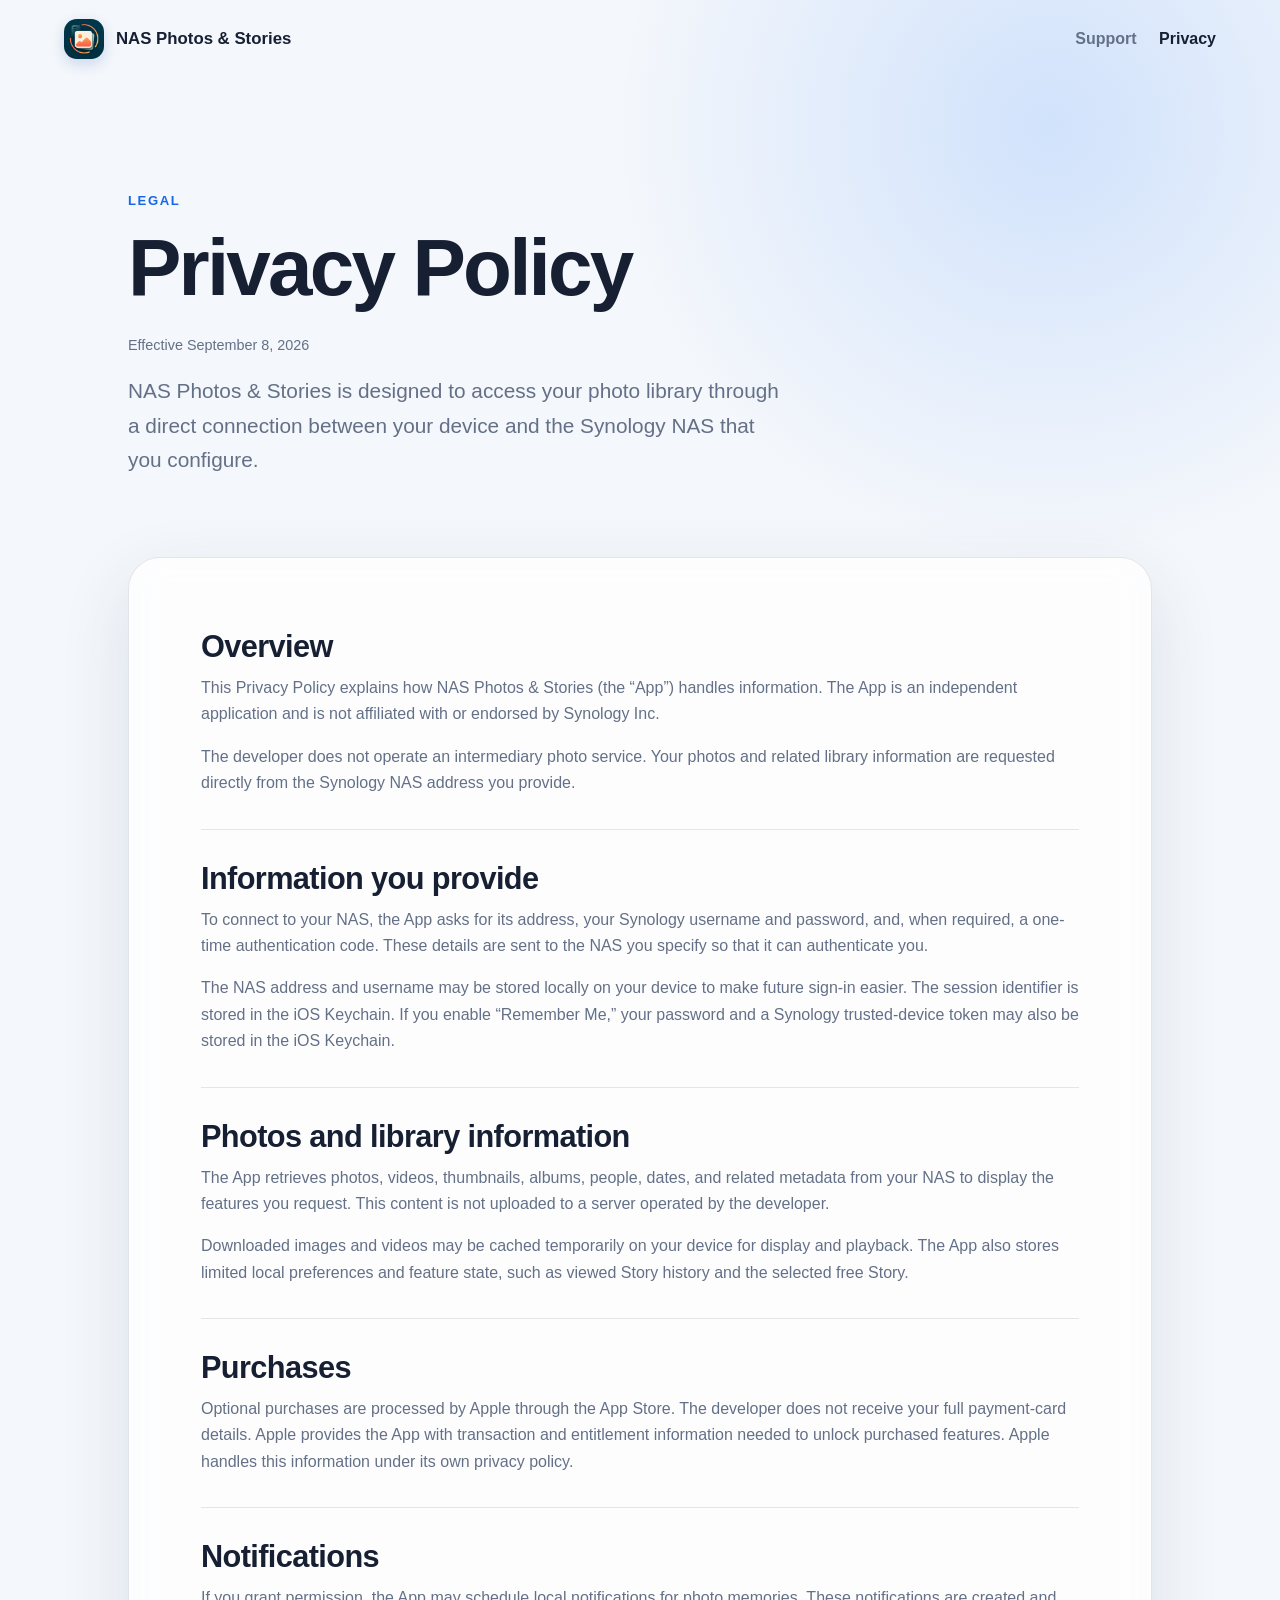
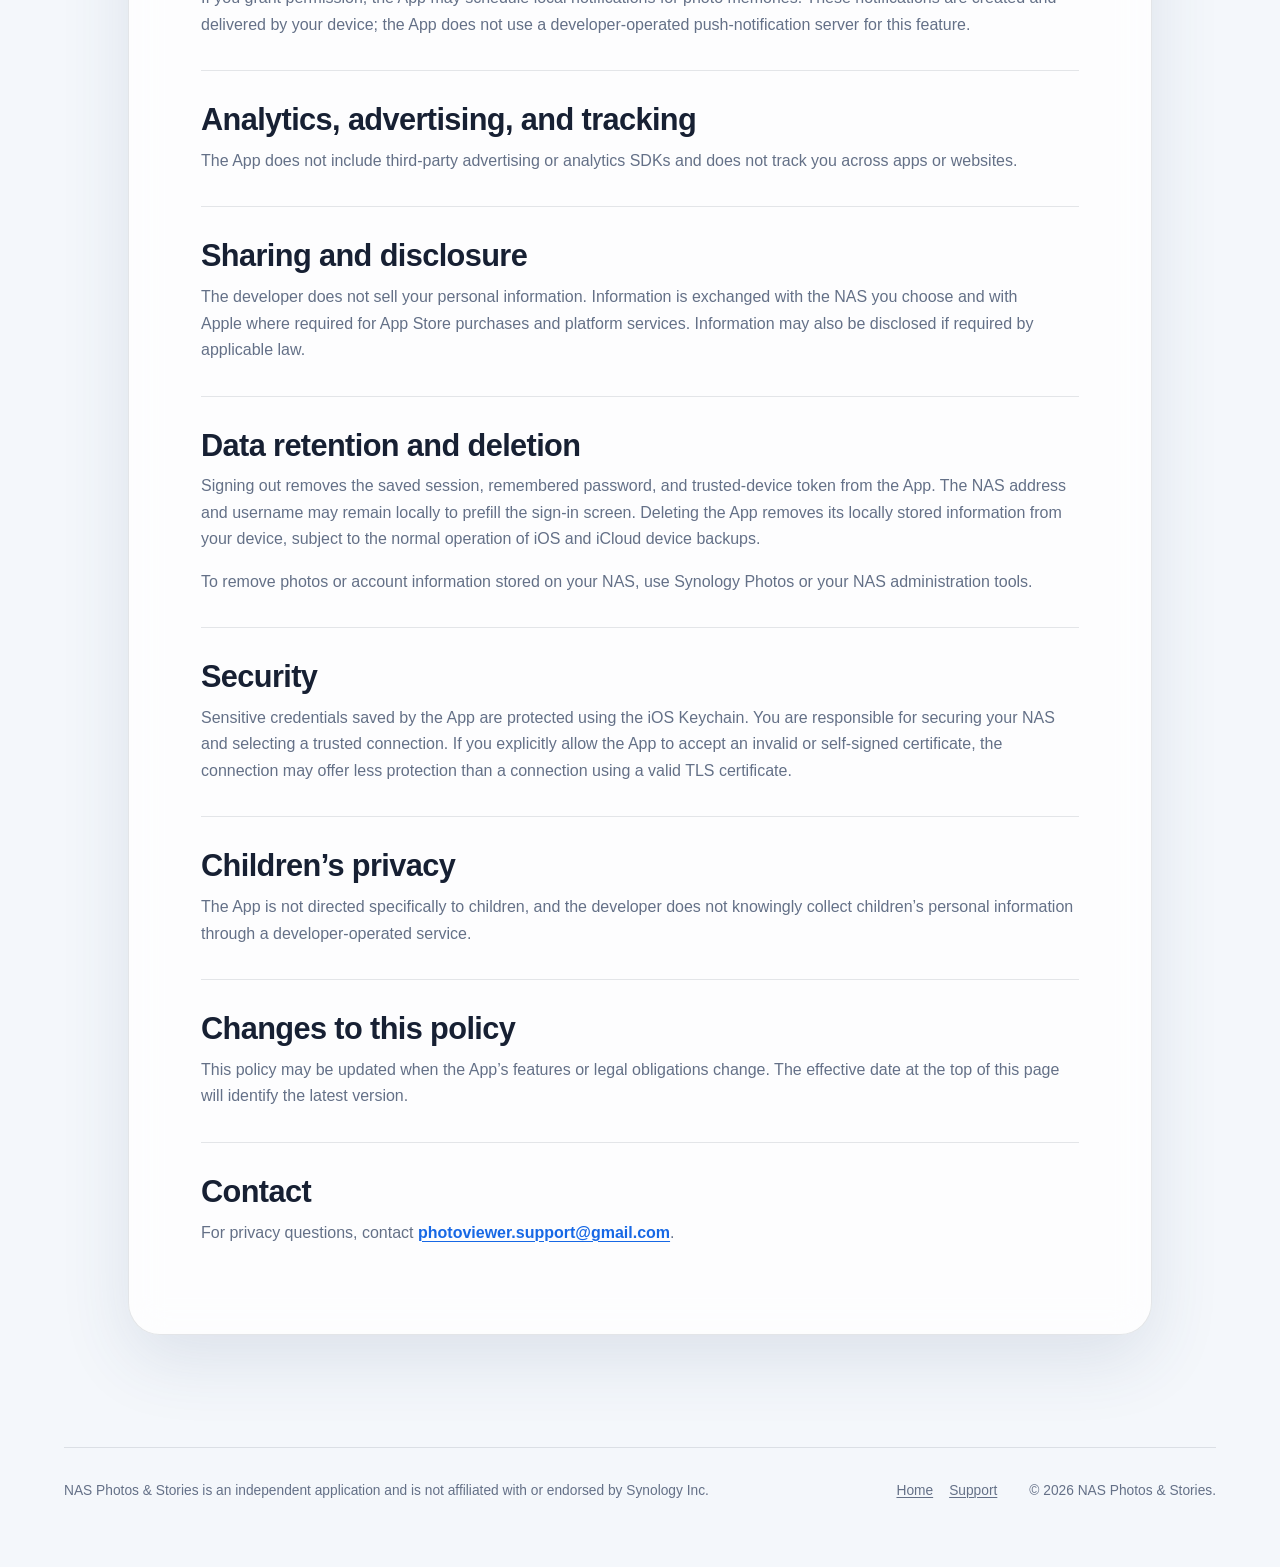
==== privacy.html @ 528f5d8b "change name" ====
<!doctype html>
<html lang="en">
<head>
  <meta charset="utf-8">
  <meta name="viewport" content="width=device-width, initial-scale=1">
  <meta name="description" content="Privacy Policy for NAS Photos &amp; Stories.">
  <meta name="color-scheme" content="light dark">
  <title>Privacy Policy — NAS Photos &amp; Stories</title>
  <link rel="icon" href="assets/app-icon.png">
  <link rel="stylesheet" href="styles.css">
</head>
<body>
  <a class="skip-link" href="#main">Skip to content</a>

  <header class="site-header">
    <a class="brand" href="index.html" aria-label="NAS Photos &amp; Stories home">
      <img src="assets/app-icon.png" width="40" height="40" alt="">
      <span>NAS Photos &amp; Stories</span>
    </a>
    <nav aria-label="Main navigation">
      <a href="support.html">Support</a>
      <a href="privacy.html" aria-current="page">Privacy</a>
    </nav>
  </header>

  <main id="main" class="document-page">
    <header class="document-header">
      <p class="eyebrow">Legal</p>
      <h1>Privacy Policy</h1>
      <p class="updated">Effective September 8, 2026</p>
      <p class="intro">NAS Photos &amp; Stories is designed to access your photo library through a direct connection between your device and the Synology NAS that you configure.</p>
    </header>

    <article class="document-content">
      <section>
        <h2>Overview</h2>
        <p>This Privacy Policy explains how NAS Photos &amp; Stories (the “App”) handles information. The App is an independent application and is not affiliated with or endorsed by Synology Inc.</p>
        <p>The developer does not operate an intermediary photo service. Your photos and related library information are requested directly from the Synology NAS address you provide.</p>
      </section>

      <section>
        <h2>Information you provide</h2>
        <p>To connect to your NAS, the App asks for its address, your Synology username and password, and, when required, a one-time authentication code. These details are sent to the NAS you specify so that it can authenticate you.</p>
        <p>The NAS address and username may be stored locally on your device to make future sign-in easier. The session identifier is stored in the iOS Keychain. If you enable “Remember Me,” your password and a Synology trusted-device token may also be stored in the iOS Keychain.</p>
      </section>

      <section>
        <h2>Photos and library information</h2>
        <p>The App retrieves photos, videos, thumbnails, albums, people, dates, and related metadata from your NAS to display the features you request. This content is not uploaded to a server operated by the developer.</p>
        <p>Downloaded images and videos may be cached temporarily on your device for display and playback. The App also stores limited local preferences and feature state, such as viewed Story history and the selected free Story.</p>
      </section>

      <section>
        <h2>Purchases</h2>
        <p>Optional purchases are processed by Apple through the App Store. The developer does not receive your full payment-card details. Apple provides the App with transaction and entitlement information needed to unlock purchased features. Apple handles this information under its own privacy policy.</p>
      </section>

      <section>
        <h2>Notifications</h2>
        <p>If you grant permission, the App may schedule local notifications for photo memories. These notifications are created and delivered by your device; the App does not use a developer-operated push-notification server for this feature.</p>
      </section>

      <section>
        <h2>Analytics, advertising, and tracking</h2>
        <p>The App does not include third-party advertising or analytics SDKs and does not track you across apps or websites.</p>
      </section>

      <section>
        <h2>Sharing and disclosure</h2>
        <p>The developer does not sell your personal information. Information is exchanged with the NAS you choose and with Apple where required for App Store purchases and platform services. Information may also be disclosed if required by applicable law.</p>
      </section>

      <section>
        <h2>Data retention and deletion</h2>
        <p>Signing out removes the saved session, remembered password, and trusted-device token from the App. The NAS address and username may remain locally to prefill the sign-in screen. Deleting the App removes its locally stored information from your device, subject to the normal operation of iOS and iCloud device backups.</p>
        <p>To remove photos or account information stored on your NAS, use Synology Photos or your NAS administration tools.</p>
      </section>

      <section>
        <h2>Security</h2>
        <p>Sensitive credentials saved by the App are protected using the iOS Keychain. You are responsible for securing your NAS and selecting a trusted connection. If you explicitly allow the App to accept an invalid or self-signed certificate, the connection may offer less protection than a connection using a valid TLS certificate.</p>
      </section>

      <section>
        <h2>Children’s privacy</h2>
        <p>The App is not directed specifically to children, and the developer does not knowingly collect children’s personal information through a developer-operated service.</p>
      </section>

      <section>
        <h2>Changes to this policy</h2>
        <p>This policy may be updated when the App’s features or legal obligations change. The effective date at the top of this page will identify the latest version.</p>
      </section>

      <section>
        <h2>Contact</h2>
        <p>For privacy questions, contact <a href="mailto:photoviewer.support@gmail.com">photoviewer.support@gmail.com</a>.</p>
      </section>
    </article>
  </main>

  <footer>
    <p>NAS Photos &amp; Stories is an independent application and is not affiliated with or endorsed by Synology Inc.</p>
    <div class="footer-links">
      <a href="index.html">Home</a>
      <a href="support.html">Support</a>
    </div>
    <p>&copy; 2026 NAS Photos &amp; Stories.</p>
  </footer>
</body>
</html>
---- styles.css ----
:root {
  color-scheme: light dark;
  --page: #f4f7fb;
  --surface: rgba(255, 255, 255, 0.78);
  --surface-solid: #ffffff;
  --ink: #172033;
  --muted: #647087;
  --line: rgba(23, 32, 51, 0.11);
  --accent: #1768e5;
  --accent-strong: #0c4eb8;
  --accent-soft: #e2edff;
  --shadow: 0 24px 70px rgba(47, 72, 117, 0.12);
  --radius-large: 2rem;
  --radius-medium: 1.25rem;
  font-family: -apple-system, BlinkMacSystemFont, "SF Pro Text", "Helvetica Neue", sans-serif;
  font-synthesis: none;
}

* {
  box-sizing: border-box;
}

html {
  scroll-behavior: smooth;
}

body {
  min-width: 20rem;
  margin: 0;
  color: var(--ink);
  background:
    radial-gradient(circle at 82% 4%, rgba(68, 142, 255, 0.2), transparent 27rem),
    var(--page);
  font-size: 1rem;
  line-height: 1.65;
}

a {
  color: var(--accent);
  text-decoration-thickness: 0.08em;
  text-underline-offset: 0.18em;
}

a:hover {
  color: var(--accent-strong);
}

a:focus-visible {
  outline: 3px solid var(--accent);
  outline-offset: 4px;
  border-radius: 0.35rem;
}

.skip-link {
  position: fixed;
  top: 1rem;
  left: 1rem;
  z-index: 10;
  padding: 0.65rem 0.9rem;
  color: white;
  background: var(--accent-strong);
  transform: translateY(-160%);
}

.skip-link:focus {
  transform: translateY(0);
}

.site-header,
main,
footer {
  width: min(72rem, calc(100% - 2rem));
  margin-inline: auto;
}

.site-header {
  display: flex;
  align-items: center;
  justify-content: space-between;
  padding-block: 1.2rem;
}

.brand {
  display: inline-flex;
  align-items: center;
  gap: 0.75rem;
  color: var(--ink);
  font-size: 1.05rem;
  font-weight: 700;
  text-decoration: none;
}

.brand img {
  display: block;
  border-radius: 0.8rem;
  box-shadow: 0 5px 14px rgba(38, 91, 176, 0.2);
}

nav {
  display: flex;
  gap: 1.4rem;
}

nav a {
  color: var(--muted);
  font-weight: 600;
  text-decoration: none;
}

nav a:hover,
nav a[aria-current="page"] {
  color: var(--ink);
}

.hero {
  display: grid;
  grid-template-columns: minmax(0, 1.4fr) minmax(14rem, 0.6fr);
  align-items: center;
  gap: clamp(2rem, 7vw, 6rem);
  min-height: min(45rem, calc(100vh - 5rem));
  padding-block: clamp(4rem, 11vw, 9rem);
}

.hero-copy {
  max-width: 48rem;
}

.eyebrow {
  margin: 0 0 0.75rem;
  color: var(--accent);
  font-size: 0.82rem;
  font-weight: 750;
  letter-spacing: 0.12em;
  text-transform: uppercase;
}

h1,
h2,
p {
  text-wrap: pretty;
}

h1,
h2 {
  margin-top: 0;
  line-height: 1.1;
  letter-spacing: -0.035em;
}

h1 {
  max-width: 14ch;
  margin-bottom: 1.4rem;
  font-size: clamp(2.8rem, 7vw, 5.8rem);
}

h2 {
  margin-bottom: 0.7rem;
  font-size: clamp(1.35rem, 2.4vw, 2rem);
}

p {
  margin-block: 0 1rem;
}

.intro {
  max-width: 43rem;
  color: var(--muted);
  font-size: clamp(1.1rem, 2vw, 1.3rem);
}

.hero-actions {
  display: flex;
  flex-wrap: wrap;
  gap: 0.8rem;
  margin-top: 2rem;
}

.button {
  display: inline-flex;
  align-items: center;
  justify-content: center;
  min-height: 3rem;
  padding: 0.7rem 1.1rem;
  border: 1px solid transparent;
  border-radius: 999px;
  font-weight: 700;
  text-decoration: none;
}

.button.primary {
  color: white;
  background: var(--accent);
  box-shadow: 0 10px 25px rgba(23, 104, 229, 0.24);
}

.button.primary:hover {
  color: white;
  background: var(--accent-strong);
}

.button.secondary {
  color: var(--ink);
  border-color: var(--line);
  background: var(--surface);
}

.app-mark {
  display: grid;
  place-items: center;
  aspect-ratio: 1;
}

.app-mark img {
  display: block;
  width: min(100%, 13.75rem);
  height: auto;
  border-radius: 26%;
  box-shadow: var(--shadow);
}

.feature-grid {
  display: grid;
  grid-template-columns: repeat(3, minmax(0, 1fr));
  gap: 1rem;
  margin-bottom: 1rem;
}

.feature-card,
.support-card,
.privacy-callout,
.contact-card,
.document-content {
  border: 1px solid var(--line);
  background: var(--surface);
  box-shadow: var(--shadow);
  backdrop-filter: blur(18px);
  -webkit-backdrop-filter: blur(18px);
}

.feature-card,
.support-card {
  padding: clamp(1.35rem, 3vw, 2rem);
  border-radius: var(--radius-medium);
}

.feature-number {
  display: block;
  margin-bottom: 2.5rem;
  color: var(--accent);
  font-size: 0.8rem;
  font-weight: 800;
  letter-spacing: 0.12em;
}

.feature-card p,
.support-card p,
.privacy-callout > p,
.contact-card > div:last-child,
.document-content p {
  color: var(--muted);
}

.privacy-callout,
.contact-card {
  display: grid;
  grid-template-columns: minmax(0, 0.75fr) minmax(0, 1.25fr);
  gap: clamp(2rem, 8vw, 7rem);
  align-items: start;
  margin-block: clamp(4rem, 9vw, 8rem);
  padding: clamp(1.6rem, 5vw, 4rem);
  border-radius: var(--radius-large);
}

.privacy-callout p:last-child,
.contact-card p:last-child {
  margin-bottom: 0;
}

.document-page {
  max-width: 64rem;
  padding-block: clamp(4rem, 9vw, 7rem);
}

.document-header {
  margin-bottom: clamp(2.5rem, 7vw, 5rem);
}

.document-header h1 {
  max-width: 18ch;
  font-size: clamp(2.8rem, 7vw, 5rem);
}

.updated {
  color: var(--muted);
  font-size: 0.9rem;
}

.document-content {
  padding: clamp(1.5rem, 6vw, 4.5rem);
  border-radius: var(--radius-large);
}

.document-content section + section {
  padding-top: 2rem;
  border-top: 1px solid var(--line);
  margin-top: 2rem;
}

.document-content h2,
.support-card h2,
.contact-card h2 {
  letter-spacing: -0.02em;
}

.document-content a,
.support-card a,
.contact-card a {
  font-weight: 650;
}

.support-header .button {
  margin-top: 1rem;
}

.support-grid {
  display: grid;
  grid-template-columns: repeat(2, minmax(0, 1fr));
  gap: 1rem;
}

.support-card h2 {
  font-size: 1.25rem;
}

code {
  padding: 0.12em 0.3em;
  border: 1px solid var(--line);
  border-radius: 0.3rem;
  color: var(--ink);
  background: var(--accent-soft);
  font-size: 0.88em;
  overflow-wrap: anywhere;
}

footer {
  display: grid;
  grid-template-columns: minmax(0, 1fr) auto auto;
  gap: 2rem;
  align-items: start;
  padding-block: 2rem 3rem;
  border-top: 1px solid var(--line);
  color: var(--muted);
  font-size: 0.86rem;
}

.footer-links {
  display: flex;
  gap: 1rem;
}

footer a {
  color: var(--muted);
}

@media (max-width: 48rem) {
  .hero {
    grid-template-columns: 1fr;
    min-height: auto;
  }

  .app-mark {
    grid-row: 1;
    justify-content: start;
    width: 8rem;
  }

  .feature-grid,
  .support-grid,
  .privacy-callout,
  .contact-card {
    grid-template-columns: 1fr;
  }

  footer {
    grid-template-columns: 1fr;
    gap: 0.8rem;
  }
}

@media (max-width: 32rem) {
  .site-header {
    align-items: flex-start;
  }

  .brand span {
    display: none;
  }

  nav {
    gap: 1rem;
  }

  h1 {
    font-size: clamp(2.4rem, 13vw, 3.4rem);
  }

  .hero-actions {
    align-items: stretch;
    flex-direction: column;
  }
}

@media (prefers-reduced-motion: reduce) {
  html {
    scroll-behavior: auto;
  }
}

@media (prefers-color-scheme: dark) {
  :root {
    --page: #0a1020;
    --surface: rgba(22, 31, 51, 0.8);
    --surface-solid: #161f33;
    --ink: #f5f8ff;
    --muted: #adb8cc;
    --line: rgba(219, 229, 255, 0.13);
    --accent: #70a9ff;
    --accent-strong: #9fc5ff;
    --accent-soft: #182d51;
    --shadow: 0 24px 70px rgba(0, 0, 0, 0.25);
  }

  body {
    background:
      radial-gradient(circle at 82% 4%, rgba(29, 92, 188, 0.25), transparent 27rem),
      var(--page);
  }

  .button.primary {
    color: #081126;
  }

  .button.primary:hover {
    color: #081126;
  }

}
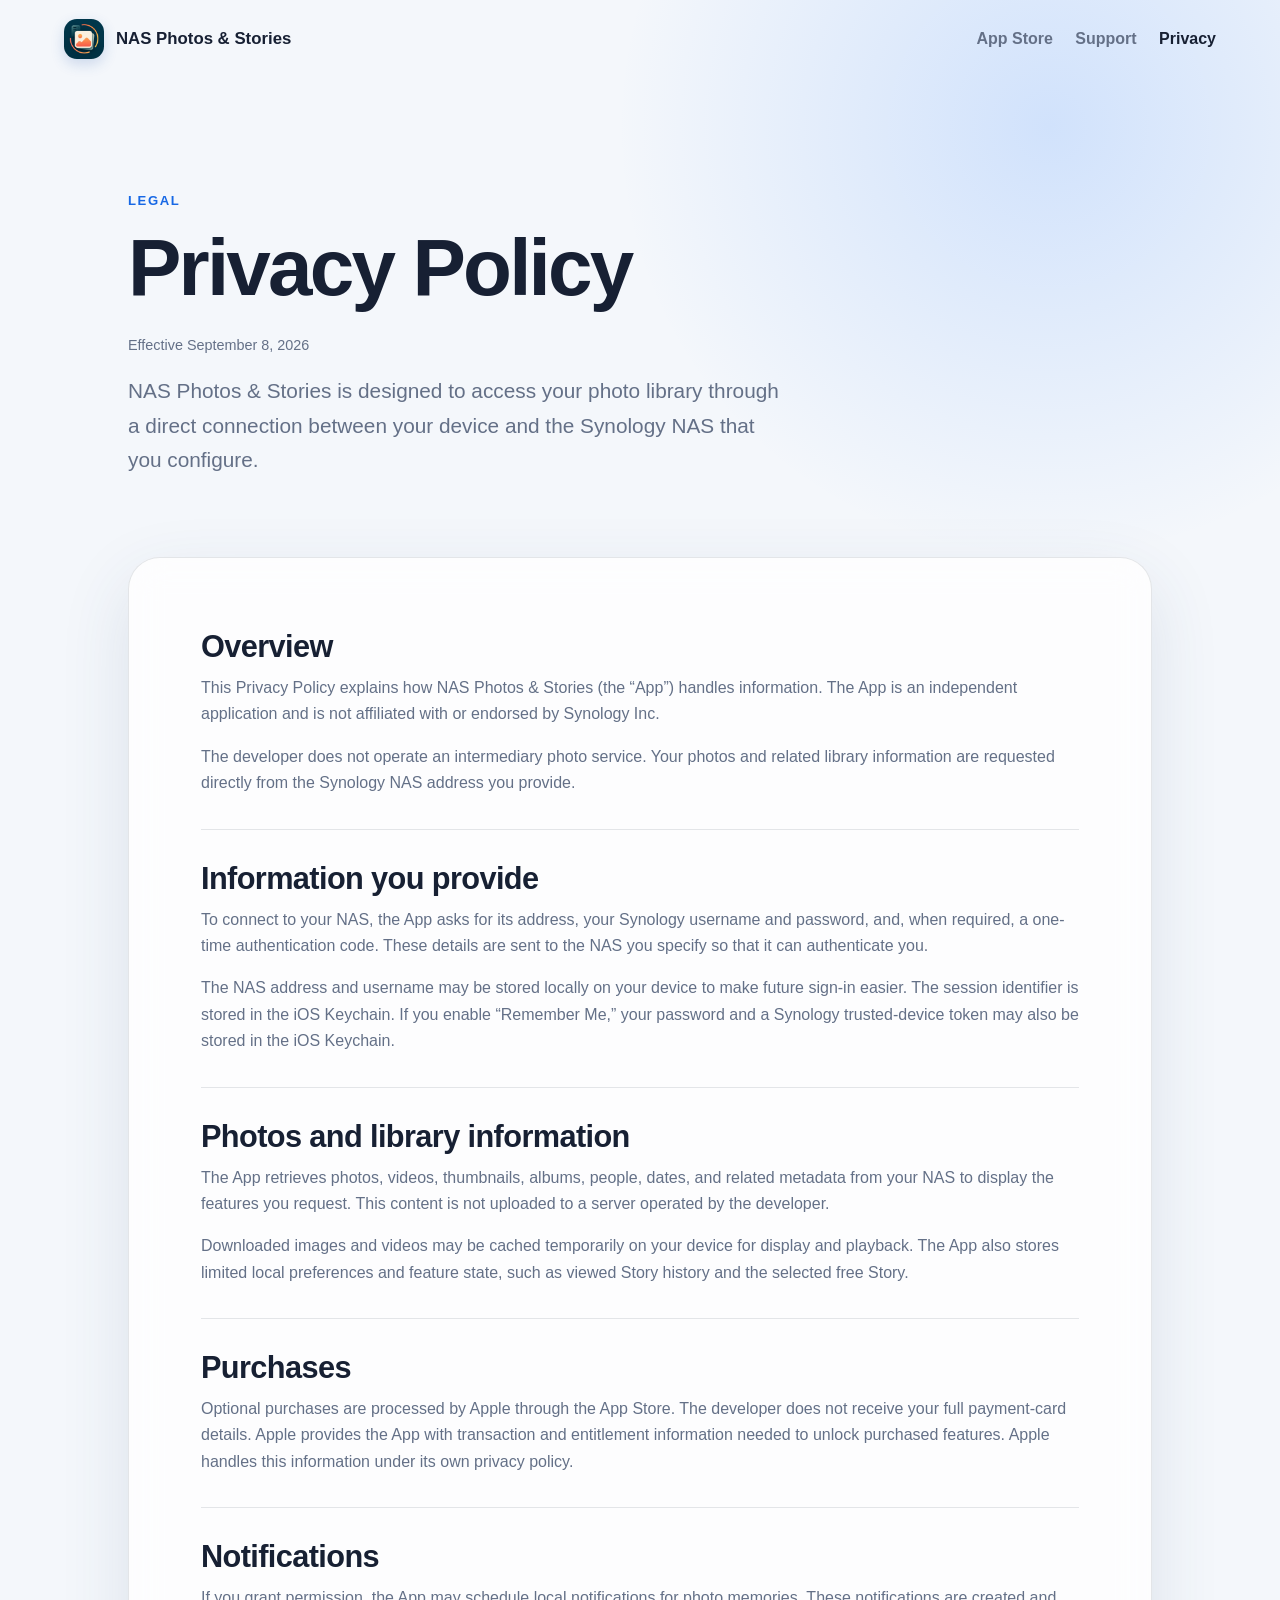
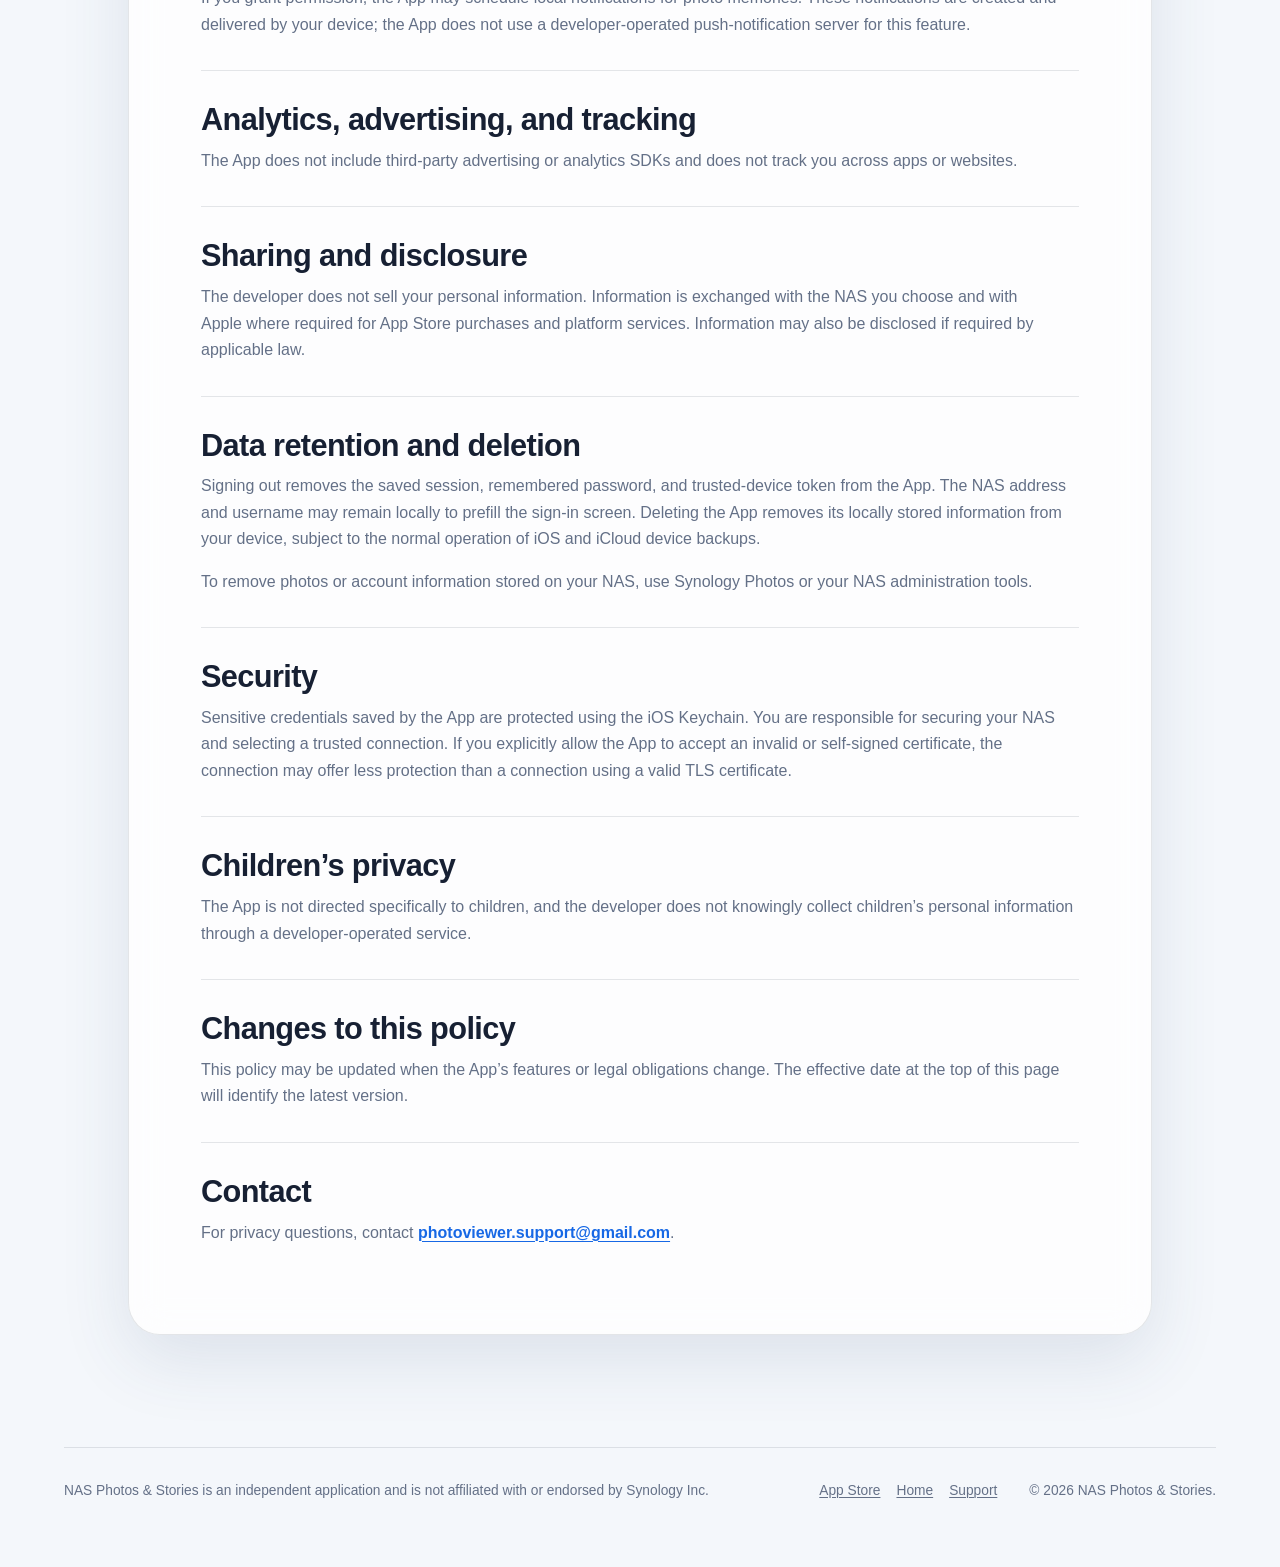
==== commit cddab096: "app store link added" ====
--- a/privacy.html
+++ b/privacy.html
@@ -18,6 +18,7 @@
       <span>NAS Photos &amp; Stories</span>
     </a>
     <nav aria-label="Main navigation">
+      <a href="https://apps.apple.com/app/nas-photos-stories/id6807876024">App Store</a>
       <a href="support.html">Support</a>
       <a href="privacy.html" aria-current="page">Privacy</a>
     </nav>
@@ -101,6 +102,7 @@
   <footer>
     <p>NAS Photos &amp; Stories is an independent application and is not affiliated with or endorsed by Synology Inc.</p>
     <div class="footer-links">
+      <a href="https://apps.apple.com/app/nas-photos-stories/id6807876024">App Store</a>
       <a href="index.html">Home</a>
       <a href="support.html">Support</a>
     </div>
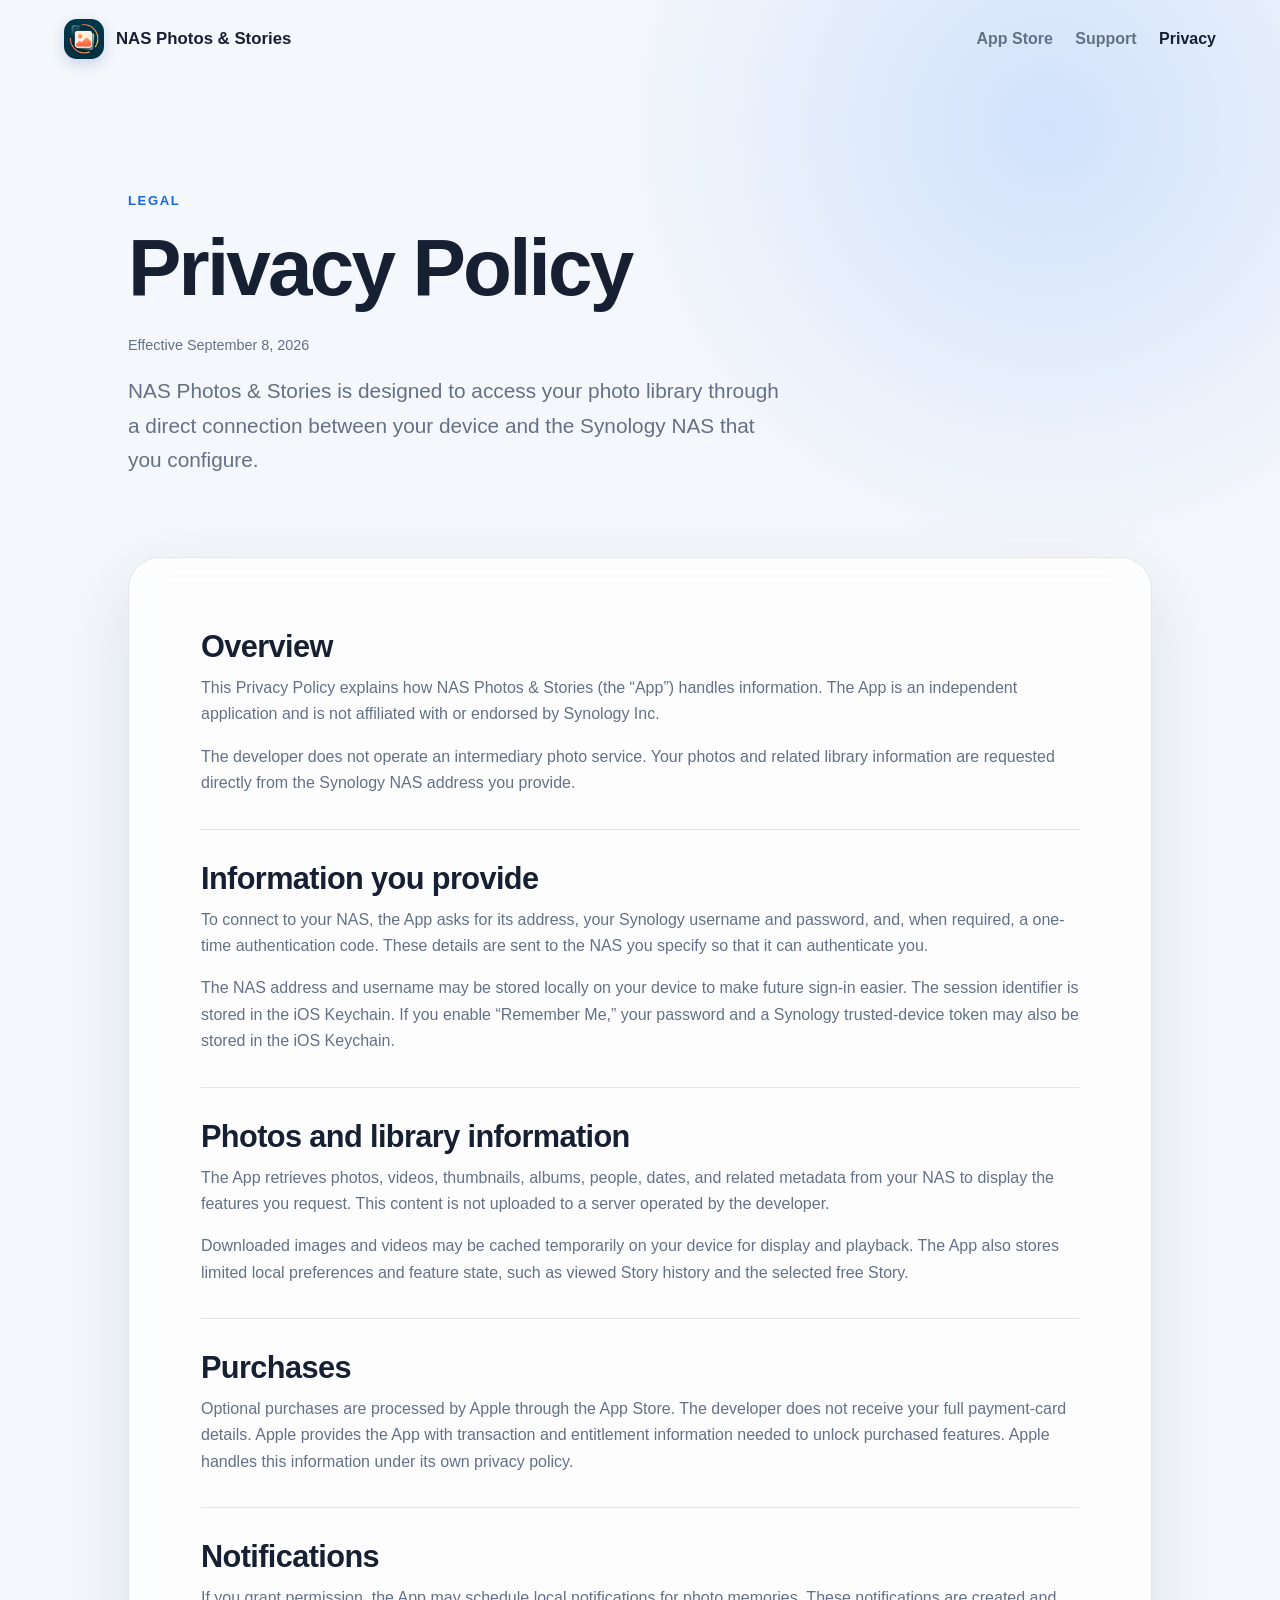
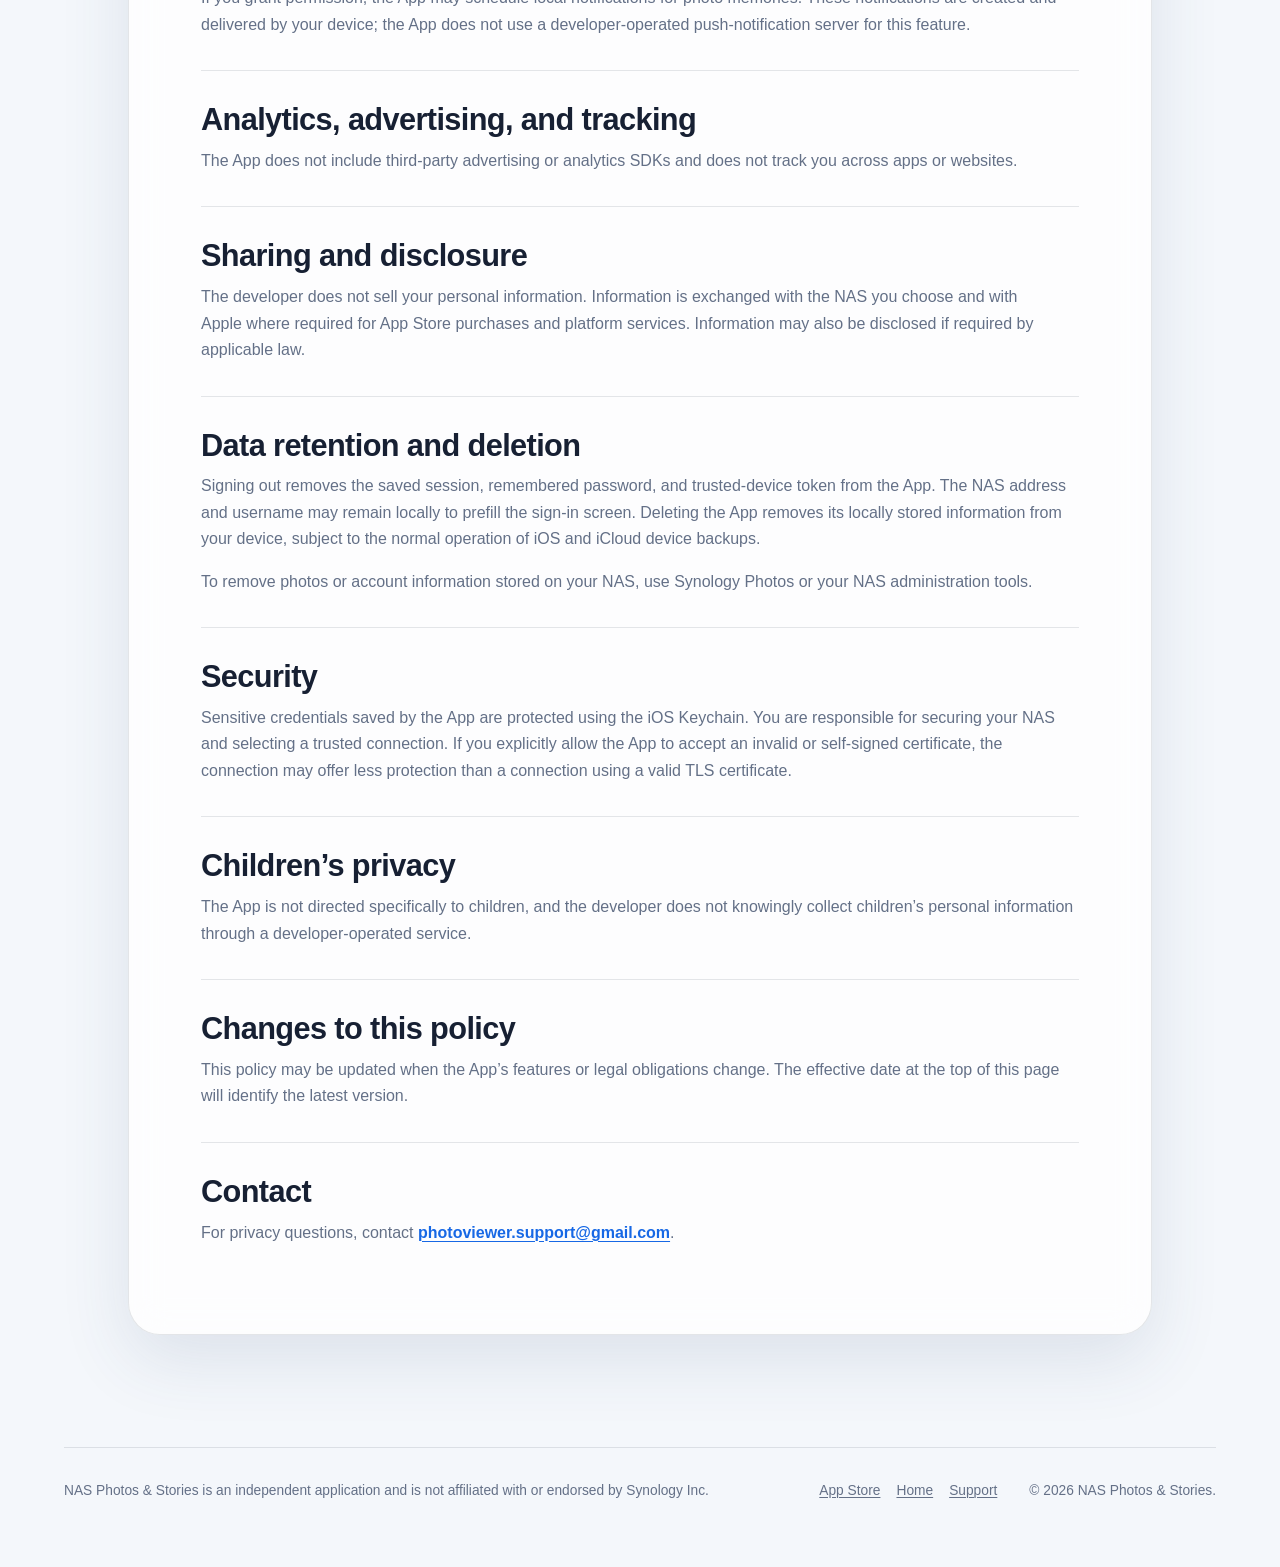
==== commit 7cff2c96: "reddit pixel" ====
--- a/privacy.html
+++ b/privacy.html
@@ -1,19 +1,51 @@
 <!doctype html>
 <html lang="en">
 <head>
+  <!-- Google tag (gtag.js) -->
+  <script async src="https://www.googletagmanager.com/gtag/js?id=G-BH10E3C2WW"></script>
+  <script>
+    window.dataLayer = window.dataLayer || [];
+    function gtag(){dataLayer.push(arguments);}
+    gtag('js', new Date());
+
+    gtag('config', 'G-BH10E3C2WW');
+  </script>
   <meta charset="utf-8">
   <meta name="viewport" content="width=device-width, initial-scale=1">
-  <meta name="description" content="Privacy Policy for NAS Photos &amp; Stories.">
+  <meta name="description" content="Learn how NAS Photos &amp; Stories handles connection details, credentials, photos, purchases, and other information on your device and NAS.">
   <meta name="color-scheme" content="light dark">
+  <meta name="apple-itunes-app" content="app-id=6807876024">
+  <meta property="og:type" content="article">
+  <meta property="og:site_name" content="NAS Photos &amp; Stories">
+  <meta property="og:title" content="Privacy Policy — NAS Photos &amp; Stories">
+  <meta property="og:description" content="How NAS Photos &amp; Stories handles connection details, credentials, photos, purchases, and other information.">
+  <meta property="og:url" content="https://nasstories.app/privacy.html">
+  <meta property="og:image" content="https://nasstories.app/assets/social-share.png">
+  <meta property="og:image:type" content="image/png">
+  <meta property="og:image:width" content="1200">
+  <meta property="og:image:height" content="630">
+  <meta property="og:image:alt" content="NAS Photos &amp; Stories — Your photo library has Stories to tell">
+  <meta name="twitter:card" content="summary_large_image">
+  <meta name="twitter:image" content="https://nasstories.app/assets/social-share.png">
+  <meta name="twitter:image:alt" content="NAS Photos &amp; Stories — Your photo library has Stories to tell">
   <title>Privacy Policy — NAS Photos &amp; Stories</title>
-  <link rel="icon" href="assets/app-icon.png">
-  <link rel="stylesheet" href="styles.css">
+  <link rel="canonical" href="https://nasstories.app/privacy.html">
+  <link rel="icon" href="assets/app-icon.png" type="image/png">
+  <link rel="apple-touch-icon" href="assets/app-icon.png">
+  <link rel="stylesheet" href="styles.css?v=20261001-2">
+
+  <!-- Reddit Pixel -->
+  <script>
+  !function(w,d){if(!w.rdt){var p=w.rdt=function(){p.sendEvent?p.sendEvent.apply(p,arguments):p.callQueue.push(arguments)};p.callQueue=[];var t=d.createElement("script");t.src="https://www.redditstatic.com/ads/pixel.js?pixel_id=a2_jrno8rvgm4w2",t.async=!0;var s=d.getElementsByTagName("script")[0];s.parentNode.insertBefore(t,s)}}(window,document);rdt('init','a2_jrno8rvgm4w2');rdt('track', 'PageVisit');
+  </script>
+  <!-- DO NOT MODIFY UNLESS TO REPLACE A USER IDENTIFIER -->
+  <!-- End Reddit Pixel -->
 </head>
 <body>
   <a class="skip-link" href="#main">Skip to content</a>
 
   <header class="site-header">
-    <a class="brand" href="index.html" aria-label="NAS Photos &amp; Stories home">
+    <a class="brand" href="./" aria-label="NAS Photos &amp; Stories home">
       <img src="assets/app-icon.png" width="40" height="40" alt="">
       <span>NAS Photos &amp; Stories</span>
     </a>
@@ -103,7 +135,7 @@
     <p>NAS Photos &amp; Stories is an independent application and is not affiliated with or endorsed by Synology Inc.</p>
     <div class="footer-links">
       <a href="https://apps.apple.com/app/nas-photos-stories/id6807876024">App Store</a>
-      <a href="index.html">Home</a>
+      <a href="./">Home</a>
       <a href="support.html">Support</a>
     </div>
     <p>&copy; 2026 NAS Photos &amp; Stories.</p>
--- a/styles.css
+++ b/styles.css
@@ -9,6 +9,7 @@
   --accent: #1768e5;
   --accent-strong: #0c4eb8;
   --accent-soft: #e2edff;
+  --story-accent: #d94f32;
   --shadow: 0 24px 70px rgba(47, 72, 117, 0.12);
   --radius-large: 2rem;
   --radius-medium: 1.25rem;
@@ -114,11 +115,11 @@
 
 .hero {
   display: grid;
-  grid-template-columns: minmax(0, 1.4fr) minmax(14rem, 0.6fr);
+  grid-template-columns: minmax(0, 1.15fr) minmax(24rem, 0.85fr);
   align-items: center;
-  gap: clamp(2rem, 7vw, 6rem);
+  gap: clamp(2rem, 5vw, 4.5rem);
   min-height: min(45rem, calc(100vh - 5rem));
-  padding-block: clamp(4rem, 11vw, 9rem);
+  padding-block: clamp(3.5rem, 8vw, 7rem);
 }
 
 .hero-copy {
@@ -153,6 +154,10 @@
   font-size: clamp(2.8rem, 7vw, 5.8rem);
 }
 
+.story-highlight {
+  color: var(--story-accent);
+}
+
 h2 {
   margin-bottom: 0.7rem;
   font-size: clamp(1.35rem, 2.4vw, 2rem);
@@ -171,8 +176,22 @@
 .hero-actions {
   display: flex;
   flex-wrap: wrap;
+  align-items: center;
   gap: 0.8rem;
   margin-top: 2rem;
+}
+
+.app-store-badge {
+  display: inline-flex;
+  flex: 0 0 auto;
+  line-height: 0;
+  text-decoration: none;
+}
+
+.app-store-badge img {
+  display: block;
+  width: auto;
+  height: 3.25rem;
 }
 
 .button {
@@ -204,18 +223,160 @@
   background: var(--surface);
 }
 
-.app-mark {
+.hero-preview {
+  position: relative;
+  min-height: 43rem;
+  isolation: isolate;
+}
+
+.hero-preview::before {
+  position: absolute;
+  inset: 10% 0 14% 2%;
+  z-index: -1;
+  border-radius: 50%;
+  background: radial-gradient(circle, rgba(72, 143, 255, 0.3), rgba(72, 143, 255, 0) 68%);
+  content: "";
+  filter: blur(16px);
+}
+
+.phone-frame {
+  position: absolute;
+  margin: 0;
+  padding: 0.42rem;
+  border: 1px solid rgba(255, 255, 255, 0.18);
+  border-radius: 2.8rem;
+  background: #14171d;
+  box-shadow: 0 2.5rem 5rem rgba(18, 35, 64, 0.24), 0 0.5rem 1.5rem rgba(18, 35, 64, 0.16);
+  line-height: 0;
+  overflow: hidden;
+}
+
+.phone-frame img {
+  display: block;
+  width: 100%;
+  height: auto;
+  border-radius: 2.35rem;
+}
+
+.phone-frame-back {
+  bottom: 2.5rem;
+  left: 0;
+  z-index: 1;
+  width: 15.5rem;
+  transform: rotate(-5deg);
+}
+
+.phone-frame-front {
+  top: 0;
+  right: 0;
+  z-index: 2;
+  width: 19rem;
+}
+
+.app-showcase {
+  margin-block: clamp(2rem, 8vw, 7rem);
+}
+
+.showcase-heading {
   display: grid;
-  place-items: center;
-  aspect-ratio: 1;
-}
-
-.app-mark img {
+  grid-template-columns: minmax(0, 1.1fr) minmax(18rem, 0.9fr);
+  gap: clamp(2rem, 8vw, 7rem);
+  align-items: end;
+  margin-bottom: clamp(1.5rem, 4vw, 2.5rem);
+}
+
+.showcase-heading h2 {
+  max-width: 13ch;
+  margin-bottom: 0;
+  font-size: clamp(2.2rem, 5vw, 4.25rem);
+}
+
+.showcase-heading > p {
+  max-width: 38rem;
+  margin-bottom: 0;
+  color: var(--muted);
+  font-size: 1.08rem;
+}
+
+.showcase-grid {
+  display: grid;
+  grid-template-columns: repeat(2, minmax(0, 1fr));
+  gap: 1rem;
+}
+
+.showcase-card {
+  position: relative;
+  height: 38rem;
+  padding: clamp(1.5rem, 4vw, 2.5rem);
+  border-radius: var(--radius-large);
+  box-shadow: var(--shadow);
+  overflow: hidden;
+}
+
+.showcase-card-light {
+  color: #172033;
+  background:
+    radial-gradient(circle at 80% 62%, rgba(58, 128, 232, 0.22), transparent 17rem),
+    #e7f0ff;
+}
+
+.showcase-card-dark {
+  color: #f7f9ff;
+  background:
+    radial-gradient(circle at 78% 66%, rgba(40, 112, 230, 0.3), transparent 18rem),
+    #0d1425;
+}
+
+.showcase-card .feature-number {
+  margin-bottom: 1rem;
+}
+
+.showcase-card-dark .feature-number {
+  color: #8bb8ff;
+}
+
+.showcase-copy {
+  position: relative;
+  z-index: 2;
+  max-width: 25rem;
+}
+
+.showcase-copy h3 {
+  max-width: 13ch;
+  margin: 0 0 0.7rem;
+  font-size: clamp(1.7rem, 3vw, 2.5rem);
+  line-height: 1.08;
+  letter-spacing: -0.035em;
+}
+
+.showcase-copy p {
+  max-width: 29rem;
+  color: #59677f;
+}
+
+.showcase-card-dark .showcase-copy p {
+  color: #b9c4d8;
+}
+
+.showcase-screen {
+  position: absolute;
+  top: 15.5rem;
+  left: 50%;
+  width: min(17.5rem, 58%);
+  margin: 0;
+  padding: 0.35rem;
+  border-radius: 2.35rem;
+  background: #101319;
+  box-shadow: 0 1.75rem 4rem rgba(10, 20, 38, 0.32);
+  line-height: 0;
+  transform: translateX(-50%);
+}
+
+.showcase-screen img {
   display: block;
-  width: min(100%, 13.75rem);
+  width: 100%;
   height: auto;
-  border-radius: 26%;
-  box-shadow: var(--shadow);
+  border-radius: 2rem;
 }
 
 .feature-grid {
@@ -362,16 +523,60 @@
   color: var(--muted);
 }
 
-@media (max-width: 48rem) {
+@media (max-width: 64rem) {
   .hero {
     grid-template-columns: 1fr;
     min-height: auto;
   }
 
-  .app-mark {
-    grid-row: 1;
-    justify-content: start;
-    width: 8rem;
+  .hero-preview {
+    width: min(100%, 28rem);
+    margin-inline: auto;
+  }
+
+  .showcase-heading,
+  .showcase-grid {
+    grid-template-columns: 1fr;
+  }
+
+  .showcase-heading {
+    gap: 1rem;
+  }
+}
+
+@media (min-width: 48.01rem) and (max-width: 64rem) {
+  .showcase-card {
+    height: 32rem;
+  }
+
+  .showcase-copy {
+    max-width: 45%;
+  }
+
+  .showcase-screen {
+    top: 2.5rem;
+    right: clamp(2.5rem, 8vw, 6rem);
+    left: auto;
+    width: 17.5rem;
+    transform: none;
+  }
+}
+
+@media (max-width: 48rem) {
+  .hero-preview {
+    min-height: 35rem;
+  }
+
+  .hero-preview::before {
+    inset: 10% 0 14%;
+  }
+
+  .phone-frame-back {
+    width: 12.5rem;
+  }
+
+  .phone-frame-front {
+    width: 16rem;
   }
 
   .feature-grid,
@@ -381,6 +586,10 @@
     grid-template-columns: 1fr;
   }
 
+  .showcase-card {
+    height: 38rem;
+  }
+
   footer {
     grid-template-columns: 1fr;
     gap: 0.8rem;
@@ -407,6 +616,37 @@
   .hero-actions {
     align-items: stretch;
     flex-direction: column;
+  }
+
+  .app-store-badge {
+    align-self: flex-start;
+  }
+
+  .hero-preview {
+    min-height: 31rem;
+  }
+
+  .phone-frame-back {
+    bottom: 1.75rem;
+    width: 10.5rem;
+  }
+
+  .phone-frame-front {
+    width: min(14rem, 68vw);
+  }
+
+  .phone-frame,
+  .phone-frame img {
+    border-radius: 2.15rem;
+  }
+
+  .showcase-card {
+    height: 38rem;
+  }
+
+  .showcase-screen {
+    top: 16rem;
+    width: min(14.5rem, 72%);
   }
 }
 
@@ -427,6 +667,7 @@
     --accent: #70a9ff;
     --accent-strong: #9fc5ff;
     --accent-soft: #182d51;
+    --story-accent: #ff9274;
     --shadow: 0 24px 70px rgba(0, 0, 0, 0.25);
   }
 
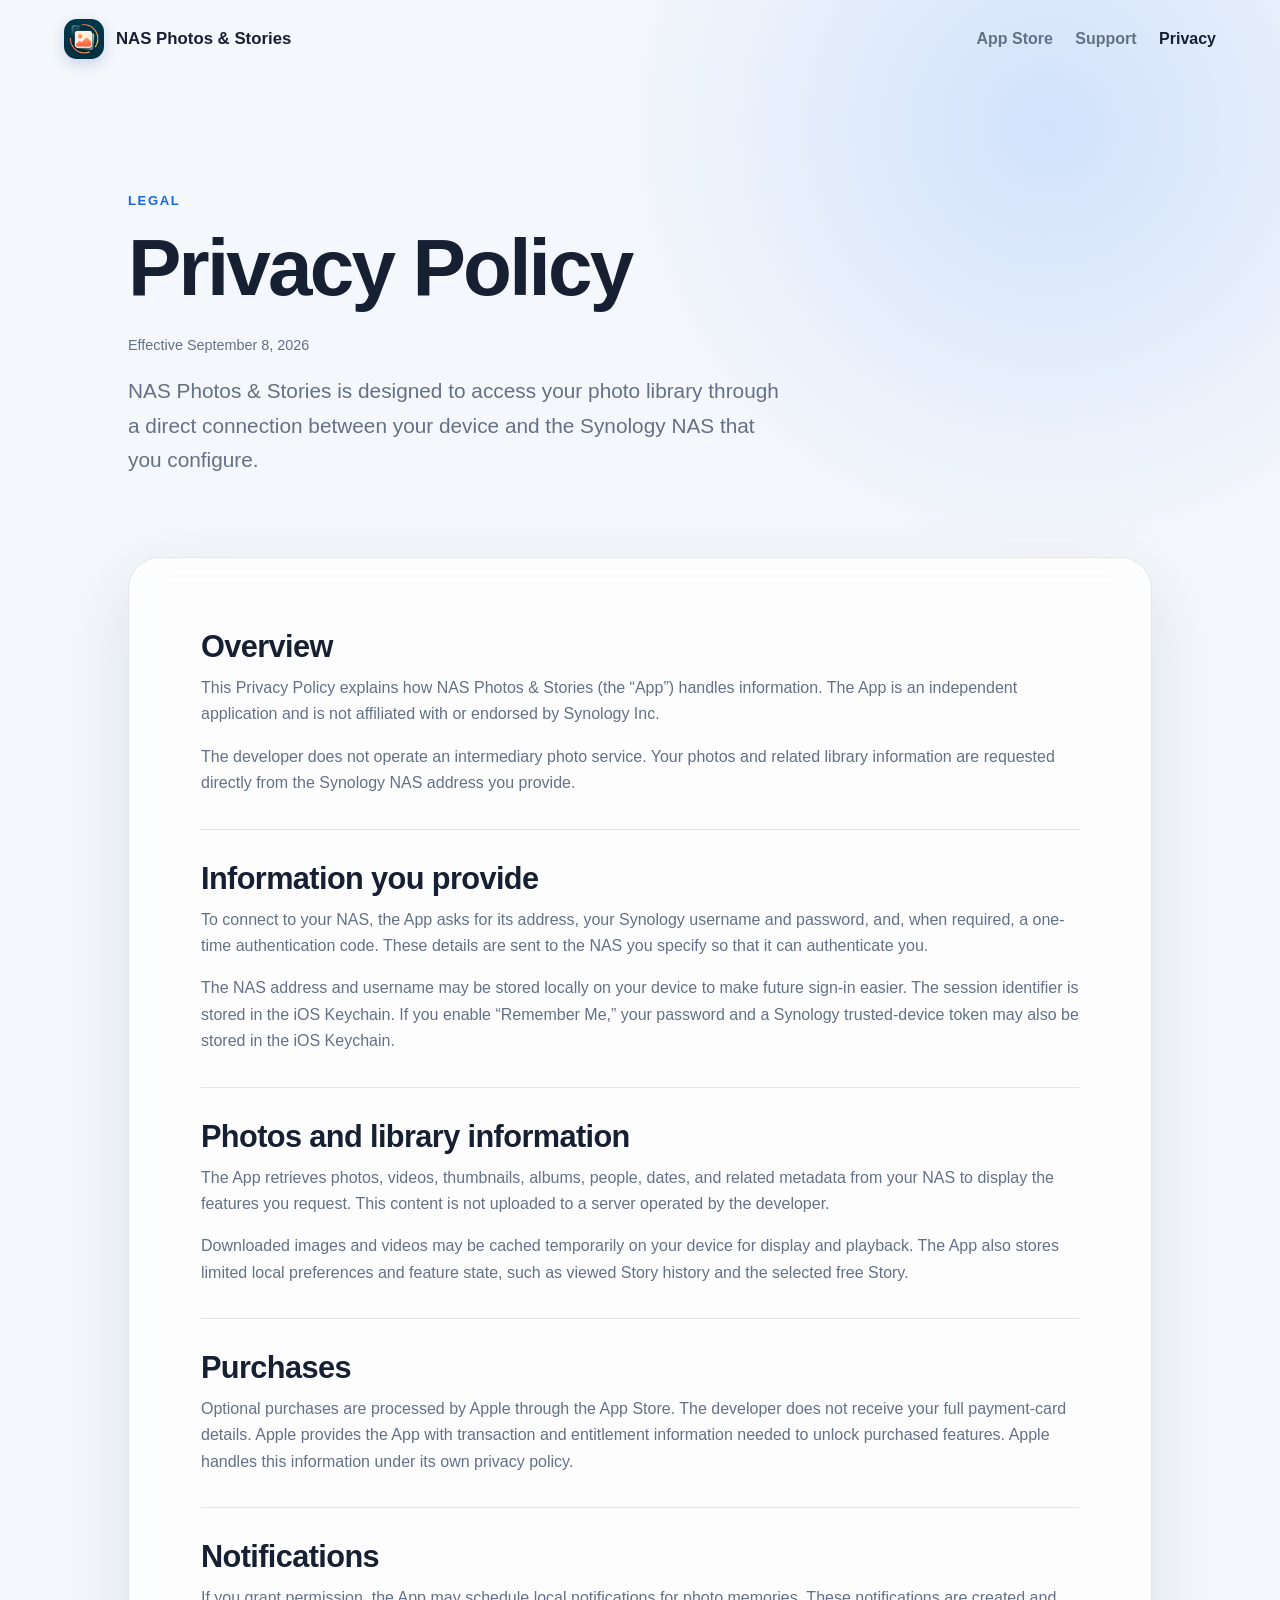
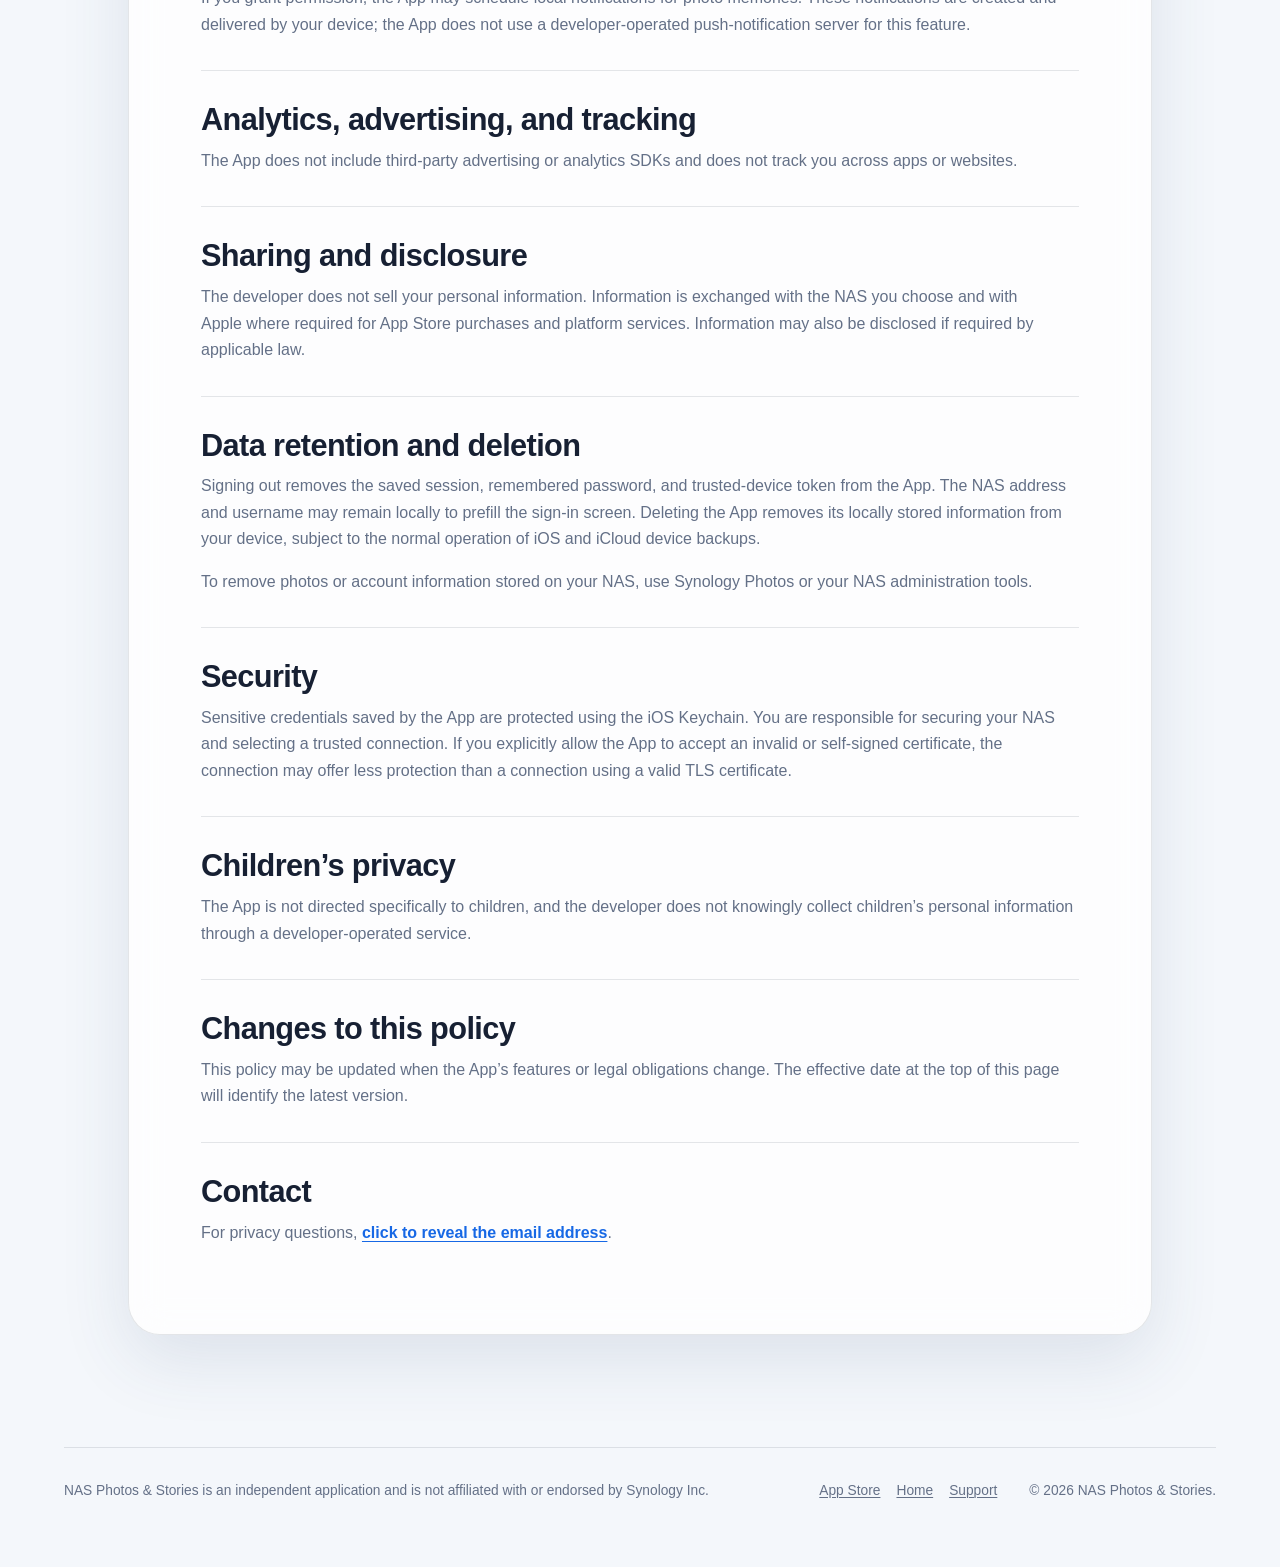
==== commit 85174804: "email-reveal added" ====
--- a/privacy.html
+++ b/privacy.html
@@ -32,7 +32,8 @@
   <link rel="canonical" href="https://nasstories.app/privacy.html">
   <link rel="icon" href="assets/app-icon.png" type="image/png">
   <link rel="apple-touch-icon" href="assets/app-icon.png">
-  <link rel="stylesheet" href="styles.css?v=20261001-2">
+  <link rel="stylesheet" href="styles.css?v=20261007-1">
+  <script src="email-reveal.js?v=20261007-1" defer></script>
 
   <!-- Reddit Pixel -->
   <script>
@@ -126,7 +127,7 @@
 
       <section>
         <h2>Contact</h2>
-        <p>For privacy questions, contact <a href="mailto:photoviewer.support@gmail.com">photoviewer.support@gmail.com</a>.</p>
+        <p>For privacy questions, <button class="email-reveal-link" type="button" data-email-reveal>click to reveal the email address</button>.</p>
       </section>
     </article>
   </main>
--- a/styles.css
+++ b/styles.css
@@ -202,6 +202,8 @@
   padding: 0.7rem 1.1rem;
   border: 1px solid transparent;
   border-radius: 999px;
+  cursor: pointer;
+  font: inherit;
   font-weight: 700;
   text-decoration: none;
 }
@@ -477,6 +479,31 @@
 .support-card a,
 .contact-card a {
   font-weight: 650;
+}
+
+.email-reveal-link {
+  margin: 0;
+  padding: 0;
+  border: 0;
+  border-radius: 0.35rem;
+  color: var(--accent);
+  background: none;
+  cursor: pointer;
+  font: inherit;
+  font-weight: 650;
+  text-decoration: underline;
+  text-decoration-thickness: 0.08em;
+  text-underline-offset: 0.18em;
+}
+
+.email-reveal-link:hover {
+  color: var(--accent-strong);
+}
+
+.button:focus-visible,
+.email-reveal-link:focus-visible {
+  outline: 3px solid var(--accent);
+  outline-offset: 4px;
 }
 
 .support-header .button {
